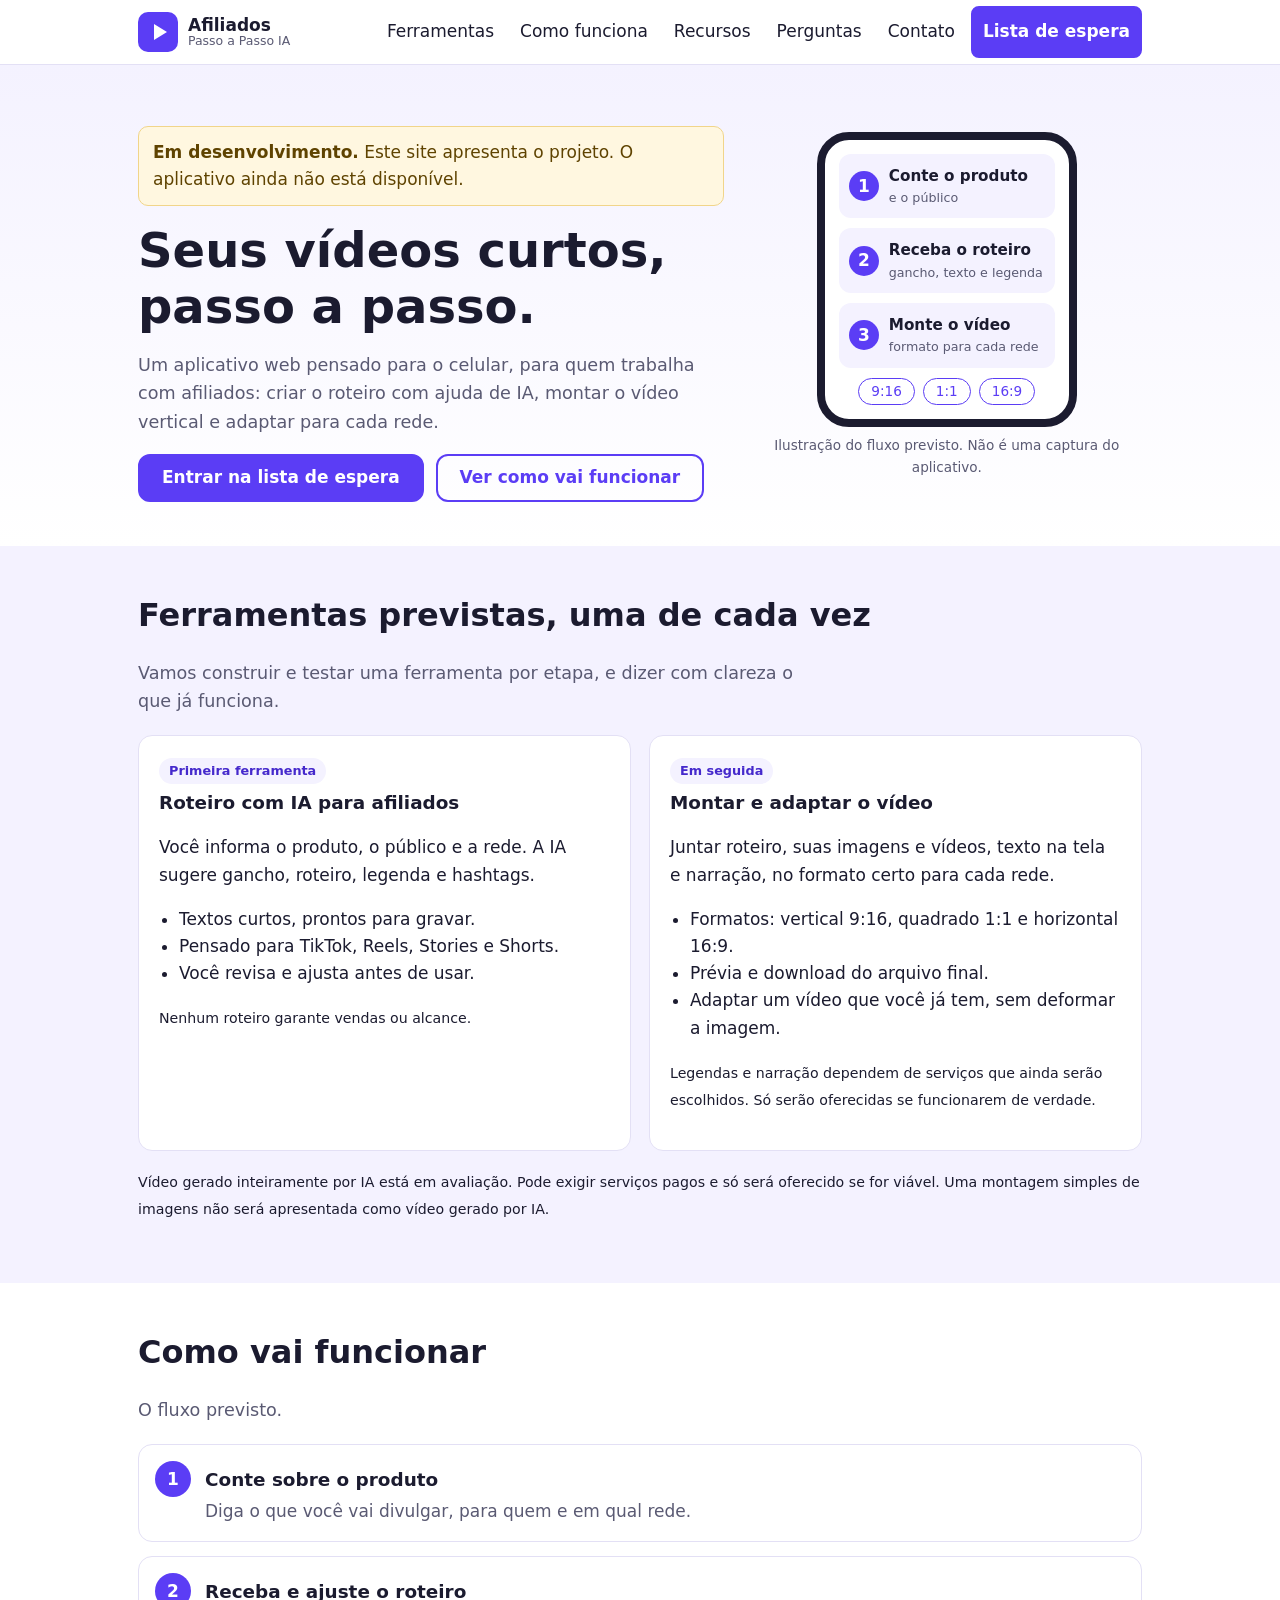
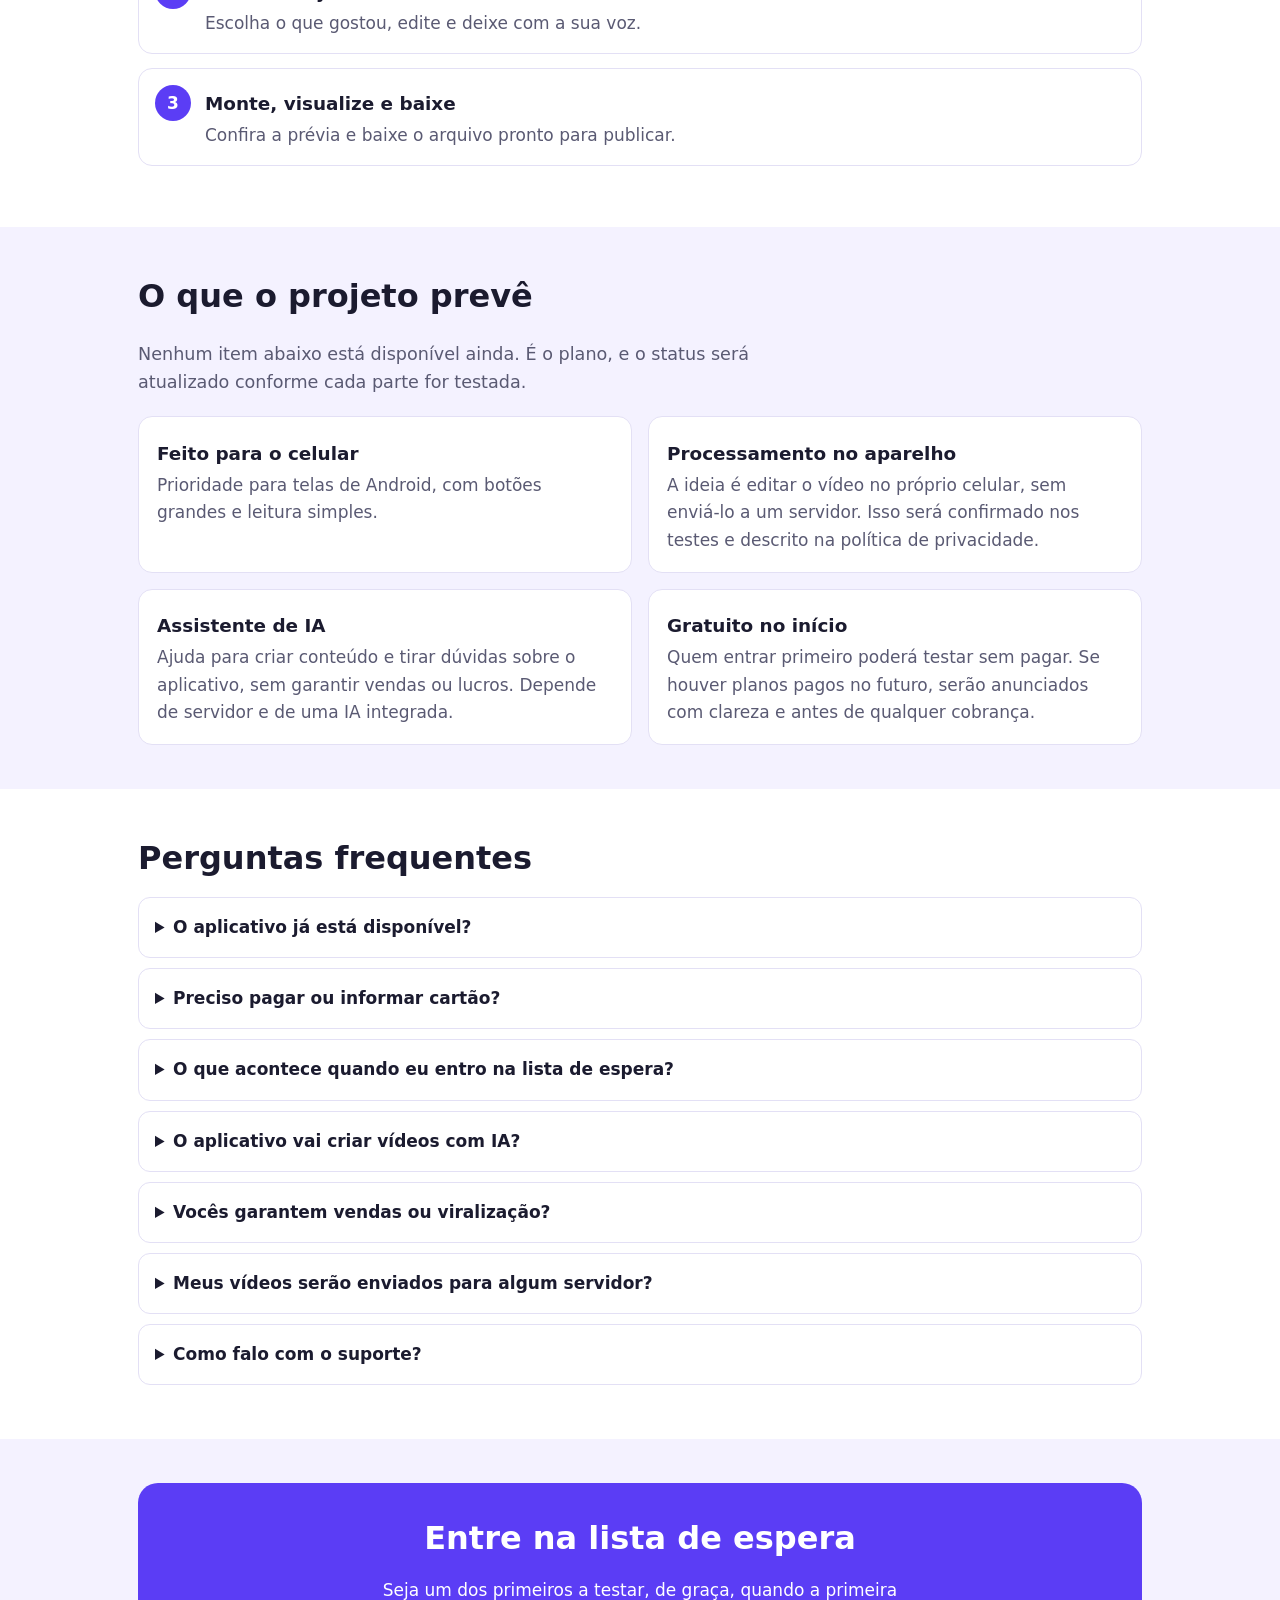
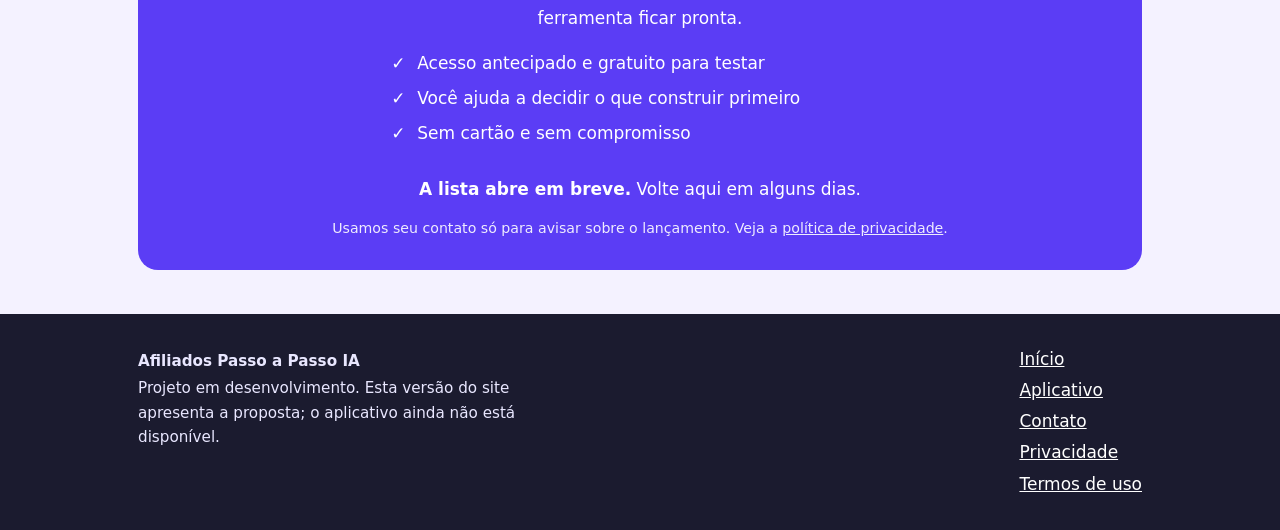
==== index.html @ 7ffb9c10 "Add files via upload" ====
<!doctype html>
<html lang="pt-BR">
<head>
<meta charset="utf-8">
<meta name="viewport" content="width=device-width, initial-scale=1">
<title>Afiliados Passo a Passo IA — vídeos curtos para criadores e afiliados</title>
<meta name="description" content="Projeto de aplicativo web para afiliados criarem roteiros e vídeos curtos para TikTok, Instagram e YouTube Shorts. Em desenvolvimento. Entre na lista de espera.">
<meta name="theme-color" content="#5B3DF5">
<meta property="og:title" content="Afiliados Passo a Passo IA — vídeos curtos para criadores e afiliados">
<meta property="og:description" content="Projeto de aplicativo web para afiliados criarem roteiros e vídeos curtos. Em desenvolvimento. Entre na lista de espera.">
<meta property="og:type" content="website">
<link rel="icon" href="favicon.svg" type="image/svg+xml">
<link rel="stylesheet" href="styles.css">
</head>
<body>
<a class="skip" href="#conteudo">Pular para o conteúdo</a>
<header class="site"><div class="wrap bar">
<a class="brand" href="index.html" aria-label="Afiliados Passo a Passo IA — página inicial"><img src="logo-mark.svg" alt="" width="40" height="40"><span>Afiliados<small>Passo a Passo IA</small></span></a>
<button class="menu-btn" aria-expanded="false" aria-controls="menu">Menu</button>
<nav id="menu" aria-label="Principal">
<a href="index.html#ferramentas">Ferramentas</a>
<a href="index.html#como-funciona">Como funciona</a>
<a href="index.html#recursos">Recursos</a>
<a href="index.html#faq">Perguntas</a>
<a href="contato.html">Contato</a>
<a class="btn" href="index.html#lista-de-espera">Lista de espera</a>
</nav></div></header>
<main id="conteudo">

<section class="hero"><div class="wrap">
<div>
<p class="notice"><strong>Em desenvolvimento.</strong> Este site apresenta o projeto. O aplicativo ainda não está disponível.</p>
<h1>Seus vídeos curtos, passo a passo.</h1>
<p class="lead">Um aplicativo web pensado para o celular, para quem trabalha com afiliados: criar o roteiro com ajuda de IA, montar o vídeo vertical e adaptar para cada rede.</p>
<div class="row">
<a class="btn" href="#lista-de-espera">Entrar na lista de espera</a>
<a class="btn ghost" href="#como-funciona">Ver como vai funcionar</a>
</div>
</div>
<figure>
<div class="phone" aria-hidden="true"><div class="screen">
<div class="step-row"><b>1</b><span>Conte o produto<small>e o público</small></span></div>
<div class="step-row"><b>2</b><span>Receba o roteiro<small>gancho, texto e legenda</small></span></div>
<div class="step-row"><b>3</b><span>Monte o vídeo<small>formato para cada rede</small></span></div>
<div class="chips"><i>9:16</i><i>1:1</i><i>16:9</i></div>
</div></div>
<figcaption>Ilustração do fluxo previsto. Não é uma captura do aplicativo.</figcaption>
</figure>
</div></section>

<section id="ferramentas"><div class="wrap">
<h2>Ferramentas previstas, uma de cada vez</h2>
<p class="lead">Vamos construir e testar uma ferramenta por etapa, e dizer com clareza o que já funciona.</p>
<div class="tools">
<article class="card">
<span class="tag">Primeira ferramenta</span>
<h3>Roteiro com IA para afiliados</h3>
<p>Você informa o produto, o público e a rede. A IA sugere gancho, roteiro, legenda e hashtags.</p>
<ul>
<li>Textos curtos, prontos para gravar.</li>
<li>Pensado para TikTok, Reels, Stories e Shorts.</li>
<li>Você revisa e ajusta antes de usar.</li>
</ul>
<p><small>Nenhum roteiro garante vendas ou alcance.</small></p>
</article>
<article class="card">
<span class="tag">Em seguida</span>
<h3>Montar e adaptar o vídeo</h3>
<p>Juntar roteiro, suas imagens e vídeos, texto na tela e narração, no formato certo para cada rede.</p>
<ul>
<li>Formatos: vertical 9:16, quadrado 1:1 e horizontal 16:9.</li>
<li>Prévia e download do arquivo final.</li>
<li>Adaptar um vídeo que você já tem, sem deformar a imagem.</li>
</ul>
<p><small>Legendas e narração dependem de serviços que ainda serão escolhidos. Só serão oferecidas se funcionarem de verdade.</small></p>
</article>
</div>
<p><small>Vídeo gerado inteiramente por IA está em avaliação. Pode exigir serviços pagos e só será oferecido se for viável. Uma montagem simples de imagens não será apresentada como vídeo gerado por IA.</small></p>
</div></section>

<section id="como-funciona"><div class="wrap">
<h2>Como vai funcionar</h2>
<p class="lead">O fluxo previsto.</p>
<ol class="steps">
<li><div><h3>Conte sobre o produto</h3><p>Diga o que você vai divulgar, para quem e em qual rede.</p></div></li>
<li><div><h3>Receba e ajuste o roteiro</h3><p>Escolha o que gostou, edite e deixe com a sua voz.</p></div></li>
<li><div><h3>Monte, visualize e baixe</h3><p>Confira a prévia e baixe o arquivo pronto para publicar.</p></div></li>
</ol>
</div></section>

<section id="recursos"><div class="wrap">
<h2>O que o projeto prevê</h2>
<p class="lead">Nenhum item abaixo está disponível ainda. É o plano, e o status será atualizado conforme cada parte for testada.</p>
<div class="feat">
<div><h3>Feito para o celular</h3><p>Prioridade para telas de Android, com botões grandes e leitura simples.</p></div>
<div><h3>Processamento no aparelho</h3><p>A ideia é editar o vídeo no próprio celular, sem enviá-lo a um servidor. Isso será confirmado nos testes e descrito na política de privacidade.</p></div>
<div><h3>Assistente de IA</h3><p>Ajuda para criar conteúdo e tirar dúvidas sobre o aplicativo, sem garantir vendas ou lucros. Depende de servidor e de uma IA integrada.</p></div>
<div><h3>Gratuito no início</h3><p>Quem entrar primeiro poderá testar sem pagar. Se houver planos pagos no futuro, serão anunciados com clareza e antes de qualquer cobrança.</p></div>
</div></div></section>

<section id="faq"><div class="wrap">
<h2>Perguntas frequentes</h2>
<details><summary>O aplicativo já está disponível?</summary><p>Ainda não. Por enquanto existe apenas este site e a lista de espera.</p></details>
<details><summary>Preciso pagar ou informar cartão?</summary><p>Não. Nesta fase não existe cobrança, plano pago nem pedido de dados de pagamento.</p></details>
<details><summary>O que acontece quando eu entro na lista de espera?</summary><p>Você deixa seu contato e, quando houver uma versão para testar, avisamos você primeiro. Usaremos seu contato só para isso.</p></details>
<details><summary>O aplicativo vai criar vídeos com IA?</summary><p>Começamos pelo roteiro com IA e pela montagem do vídeo. Vídeo totalmente gerado por IA está em avaliação e só será oferecido se funcionar de verdade e for viável manter.</p></details>
<details><summary>Vocês garantem vendas ou viralização?</summary><p>Não. Nenhuma ferramenta ou conteúdo deste projeto garante vendas, lucro ou alcance.</p></details>
<details><summary>Meus vídeos serão enviados para algum servidor?</summary><p>O plano é processar os vídeos no próprio aparelho. Essa informação será confirmada após os testes e descrita na política de privacidade antes do lançamento.</p></details>
<details><summary>Como falo com o suporte?</summary><p>Pela página de <a href="contato.html">contato</a>. O envio de mensagens ainda não está ativo; a página informa isso.</p></details>
</div></section>

<section id="lista-de-espera"><div class="wrap"><div class="cta">
<h2>Entre na lista de espera</h2>
<p>Seja um dos primeiros a testar, de graça, quando a primeira ferramenta ficar pronta.</p>
<ul class="perks">
<li>Acesso antecipado e gratuito para testar</li>
<li>Você ajuda a decidir o que construir primeiro</li>
<li>Sem cartão e sem compromisso</li>
</ul>
<div class="row" style="justify-content:center">
<a class="btn" data-waitlist href="#lista-de-espera" hidden>Entrar na lista</a>
<a class="btn ghost" data-whatsapp href="#lista-de-espera" hidden>Chamar no WhatsApp</a>
</div>
<p id="waitlist-soon"><strong>A lista abre em breve.</strong> Volte aqui em alguns dias.</p>
<small>Usamos seu contato só para avisar sobre o lançamento. Veja a <a href="privacidade.html" style="color:#fff">política de privacidade</a>.</small>
</div></div></section>
</main>
<footer class="site"><div class="wrap">
<div><p><strong>Afiliados Passo a Passo IA</strong></p>
<p>Projeto em desenvolvimento. Esta versão do site apresenta a proposta; o aplicativo ainda não está disponível.</p></div>
<ul aria-label="Links do rodapé">
<li><a href="index.html">Início</a></li>
<li><a href="app.html">Aplicativo</a></li>
<li><a href="contato.html">Contato</a></li>
<li><a href="privacidade.html">Privacidade</a></li>
<li><a href="termos.html">Termos de uso</a></li>
</ul></div></footer>
<script src="config.js"></script>
<script src="main.js"></script>
</body></html>
---- styles.css ----
:root{
  --brand:#5B3DF5;--brand-dark:#4529cc;--ink:#1b1b2f;--muted:#5a5a73;
  --bg:#ffffff;--soft:#f4f2ff;--line:#e3e0f5;--ok:#0a7a4b;--warn:#a15c00;--err:#b3261e;
  --radius:14px;--font:system-ui,-apple-system,"Segoe UI",Roboto,Arial,sans-serif;
}
*{box-sizing:border-box}
html{scroll-behavior:smooth}
body{margin:0;font-family:var(--font);color:var(--ink);background:var(--bg);line-height:1.6;font-size:17px}
img{max-width:100%;height:auto}
a{color:var(--brand)}
.wrap{max-width:1040px;margin:0 auto;padding:0 18px}
.skip{position:absolute;left:-999px;top:0;background:#000;color:#fff;padding:8px 12px;z-index:100}
.skip:focus{left:8px;top:8px}
h1{font-size:clamp(1.9rem,6vw,3rem);line-height:1.15;margin:.3em 0}
h2{font-size:clamp(1.4rem,4.5vw,2rem);margin:0 0 .4em}
h3{font-size:1.15rem;margin:.2em 0}
section{padding:44px 0}
section:nth-of-type(even){background:var(--soft)}
.lead{font-size:1.1rem;color:var(--muted);max-width:60ch}

/* header */
header.site{position:sticky;top:0;background:#fff;border-bottom:1px solid var(--line);z-index:50}
.bar{display:flex;align-items:center;justify-content:space-between;gap:12px;min-height:64px;flex-wrap:wrap}
.brand{display:flex;align-items:center;gap:10px;text-decoration:none;color:var(--ink);font-weight:700;line-height:1.1}
.brand small{display:block;font-weight:500;color:var(--muted);font-size:.78rem}
.menu-btn{display:none;min-height:44px;padding:0 16px;border:1px solid var(--line);background:#fff;border-radius:10px;font:inherit;font-weight:600}
nav#menu{display:flex;align-items:center;gap:6px;flex-wrap:wrap}
nav#menu a{padding:10px 10px;text-decoration:none;color:var(--ink);border-radius:8px}
nav#menu a:hover,nav#menu a[aria-current="page"]{background:var(--soft)}
nav#menu a.btn{color:#fff}
@media(max-width:760px){
  .menu-btn{display:block}
  nav#menu{display:none;width:100%;flex-direction:column;align-items:stretch;padding-bottom:12px}
  nav#menu.open{display:flex}
  nav#menu a{padding:14px 12px}
}

/* buttons */
.btn{display:inline-flex;align-items:center;justify-content:center;min-height:48px;padding:0 22px;background:var(--brand);color:#fff;border:2px solid var(--brand);border-radius:12px;font:inherit;font-weight:700;text-decoration:none;cursor:pointer}
.btn:hover{background:var(--brand-dark);border-color:var(--brand-dark)}
.btn.ghost{background:transparent;color:var(--brand)}
.btn.ghost:hover{background:var(--soft)}
.btn[hidden]{display:none}
.row{display:flex;gap:12px;flex-wrap:wrap;margin-top:18px}

/* notices */
.notice,.draft{background:#fff7e0;border:1px solid #f1d58a;color:#5f4300;padding:12px 14px;border-radius:10px}
.draft{margin:0 0 20px}

/* hero */
.hero{background:linear-gradient(180deg,var(--soft),#fff)}
.hero .wrap{display:grid;grid-template-columns:1.2fr .8fr;gap:28px;align-items:center}
@media(max-width:820px){.hero .wrap{grid-template-columns:1fr}}
figure{margin:0}
figcaption{font-size:.85rem;color:var(--muted);margin-top:8px;text-align:center}
.phone{width:min(260px,100%);margin:0 auto;border:8px solid var(--ink);border-radius:32px;background:#fff;padding:14px}
.screen{display:grid;gap:10px}
.step-row{display:flex;gap:10px;align-items:center;background:var(--soft);border-radius:12px;padding:10px}
.step-row b{display:grid;place-items:center;width:30px;height:30px;border-radius:50%;background:var(--brand);color:#fff;flex:none}
.step-row span{font-weight:600;font-size:.95rem}
.step-row small{display:block;font-weight:400;color:var(--muted)}
.chips{display:flex;gap:8px;justify-content:center}
.chips i{font-style:normal;border:1px solid var(--brand);color:var(--brand);border-radius:999px;padding:2px 12px;font-size:.85rem}

/* cards */
.tools{display:grid;grid-template-columns:1fr 1fr;gap:18px;margin-top:20px}
@media(max-width:820px){.tools{grid-template-columns:1fr}}
.card{background:#fff;border:1px solid var(--line);border-radius:var(--radius);padding:20px}
.tag{display:inline-block;background:var(--soft);color:var(--brand-dark);font-size:.8rem;font-weight:700;padding:3px 10px;border-radius:999px}
.card ul{padding-left:20px}

/* steps */
.steps{list-style:none;counter-reset:s;padding:0;display:grid;gap:14px;margin-top:20px}
.steps li{counter-increment:s;display:flex;gap:14px;background:#fff;border:1px solid var(--line);border-radius:var(--radius);padding:16px}
.steps li::before{content:counter(s);display:grid;place-items:center;flex:none;width:36px;height:36px;border-radius:50%;background:var(--brand);color:#fff;font-weight:700}
.steps p{margin:.2em 0 0;color:var(--muted)}

/* features */
.feat{display:grid;grid-template-columns:1fr 1fr;gap:16px;margin-top:20px}
@media(max-width:820px){.feat{grid-template-columns:1fr}}
.feat>div{background:#fff;border:1px solid var(--line);border-radius:var(--radius);padding:18px}
.feat p{margin:.2em 0 0;color:var(--muted)}

/* faq */
details{background:#fff;border:1px solid var(--line);border-radius:12px;padding:4px 16px;margin:10px 0}
summary{cursor:pointer;padding:12px 0;font-weight:600}
details p{margin:0 0 14px;color:var(--muted)}

/* cta / waitlist */
.cta{background:var(--brand);color:#fff;border-radius:20px;padding:30px 22px;text-align:center}
.cta p{max-width:52ch;margin:.4em auto}
.cta .btn{background:#fff;color:var(--brand);border-color:#fff}
.cta .btn.ghost{background:transparent;color:#fff}
.cta small{display:block;margin-top:14px;opacity:.9}
.perks{list-style:none;padding:0;margin:14px auto;max-width:46ch;text-align:left}
.perks li{padding:4px 0 4px 26px;position:relative}
.perks li::before{content:"✓";position:absolute;left:0;font-weight:700}

/* internal pages */
.page{padding:36px 0 56px;background:#fff!important}
.page .wrap{max-width:760px}
.page h2{margin-top:1.4em}

/* form */
form{display:grid;gap:16px;max-width:560px}
label{display:block;font-weight:600;margin-bottom:6px}
input,select,textarea{width:100%;min-height:48px;padding:10px 12px;font:inherit;border:1.5px solid #b9b5d6;border-radius:10px;background:#fff;color:var(--ink)}
textarea{min-height:140px;resize:vertical}
input:focus,select:focus,textarea:focus,.btn:focus,a:focus,button:focus,summary:focus{outline:3px solid #ffbf47;outline-offset:2px}
.err-msg{color:var(--err);font-size:.9rem;margin:6px 0 0;min-height:0}
.invalid{border-color:var(--err)}
.hp{position:absolute;left:-9999px;height:0;overflow:hidden}
.form-status{font-weight:600}
.form-status.ok{color:var(--ok)}
.form-status.warn{color:var(--warn)}

/* footer */
footer.site{background:var(--ink);color:#e9e7ff;padding:32px 0;margin-top:0}
footer.site .wrap{display:flex;gap:24px;justify-content:space-between;flex-wrap:wrap}
footer.site a{color:#fff}
footer.site ul{list-style:none;margin:0;padding:0;display:grid;gap:4px}
footer.site p{margin:.2em 0;max-width:46ch;font-size:.95rem}
@media(prefers-reduced-motion:reduce){html{scroll-behavior:auto}}
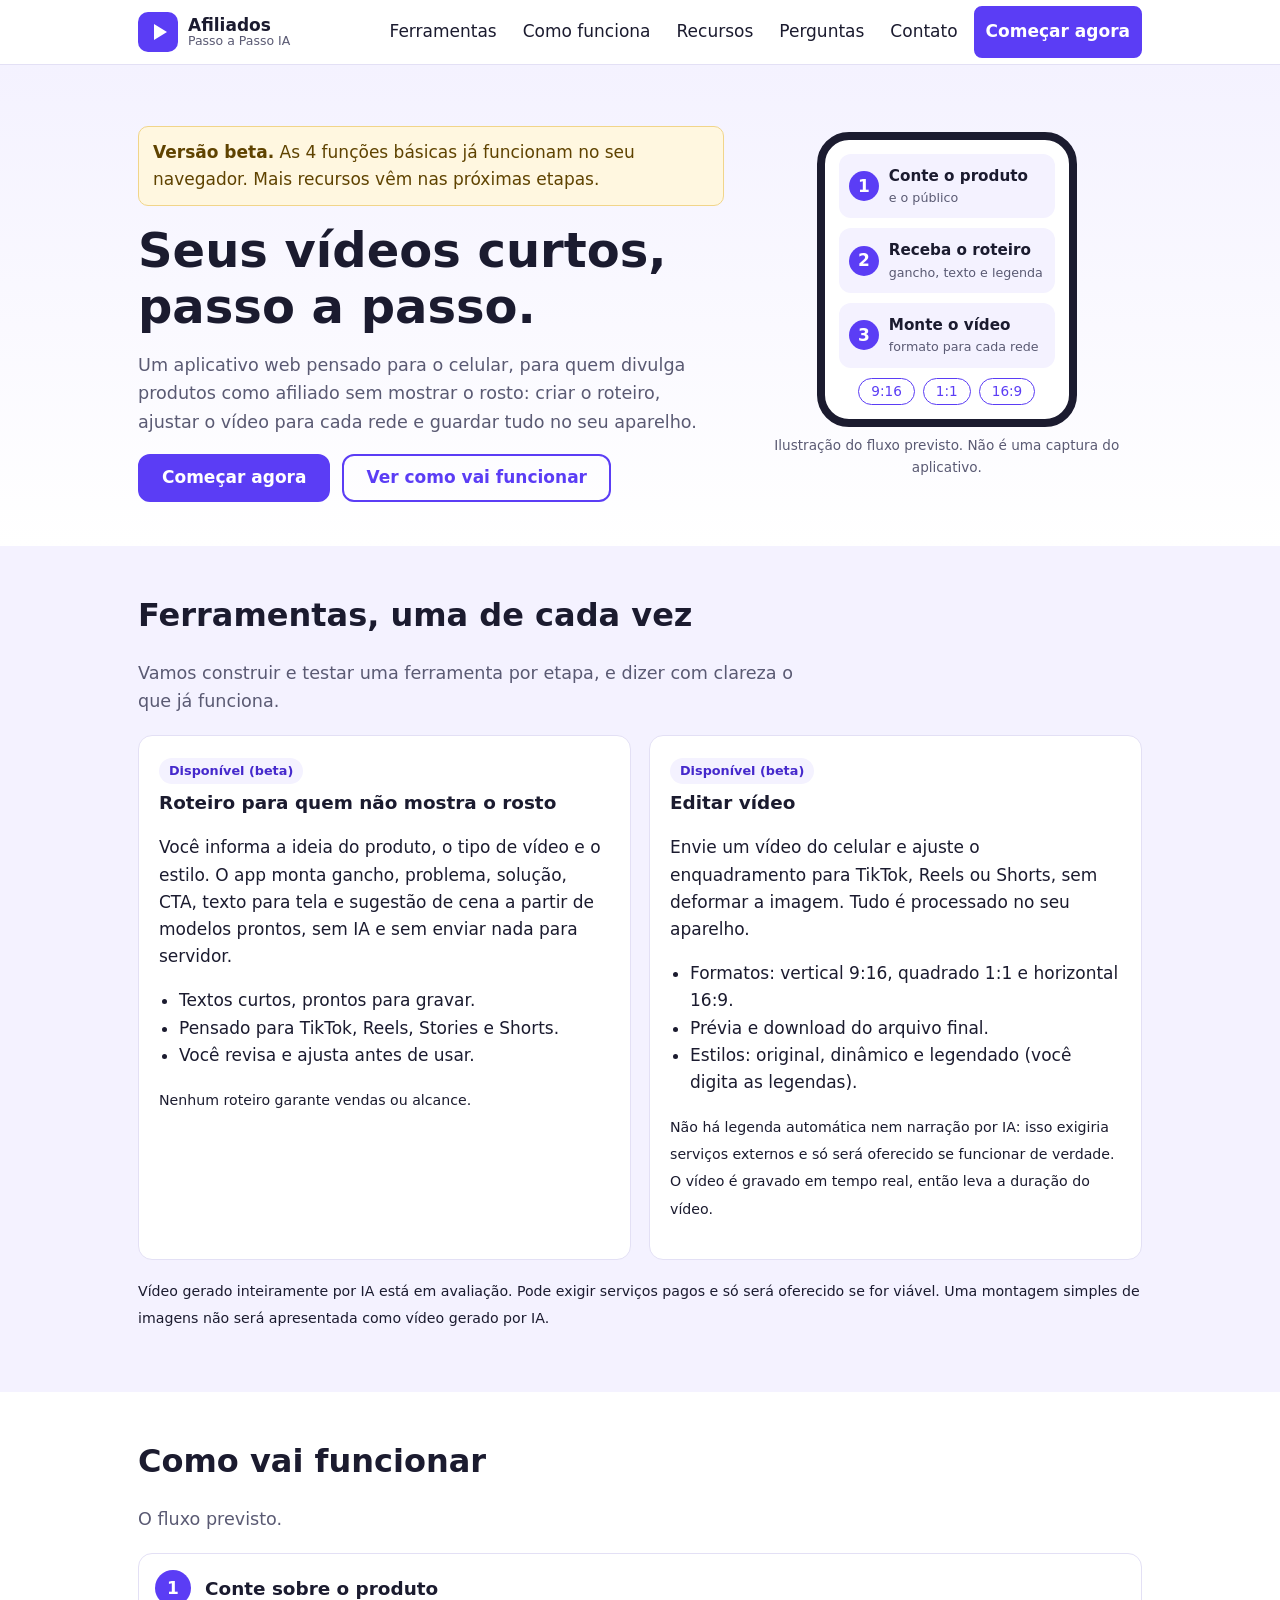
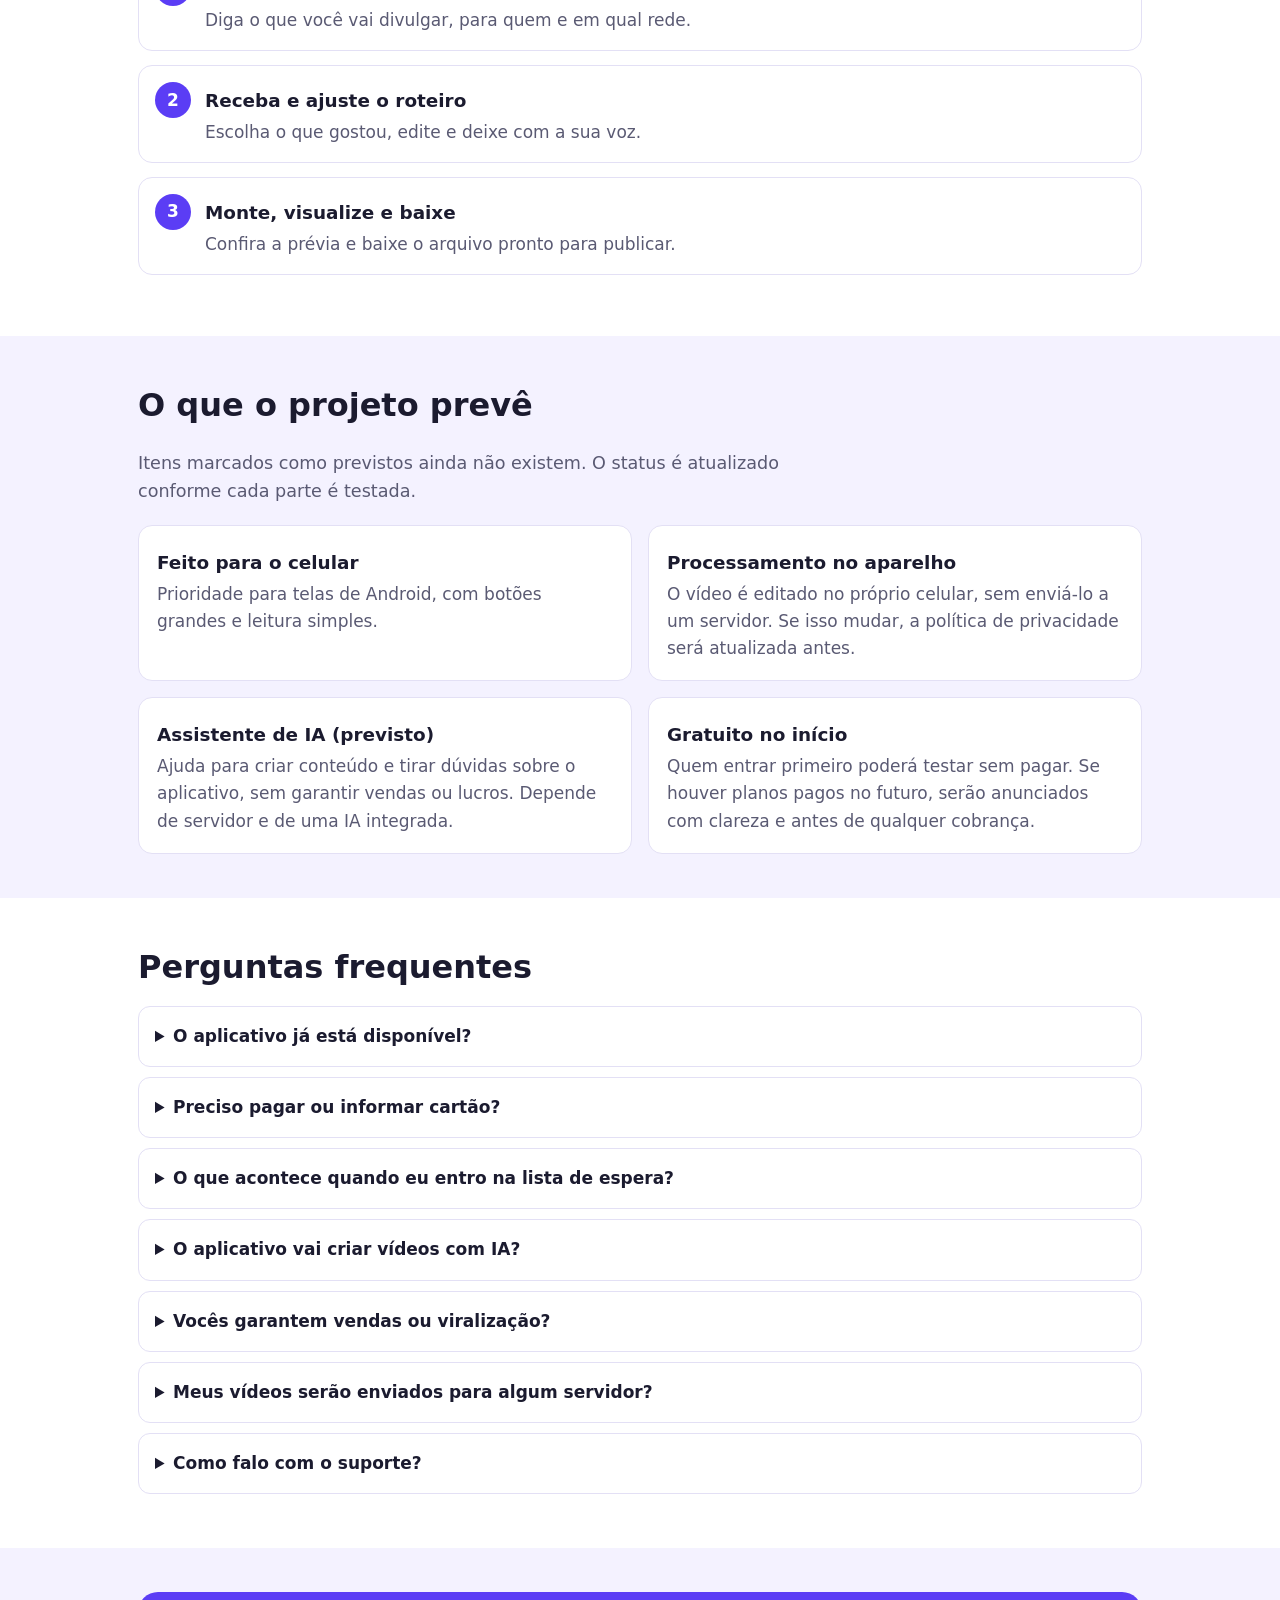
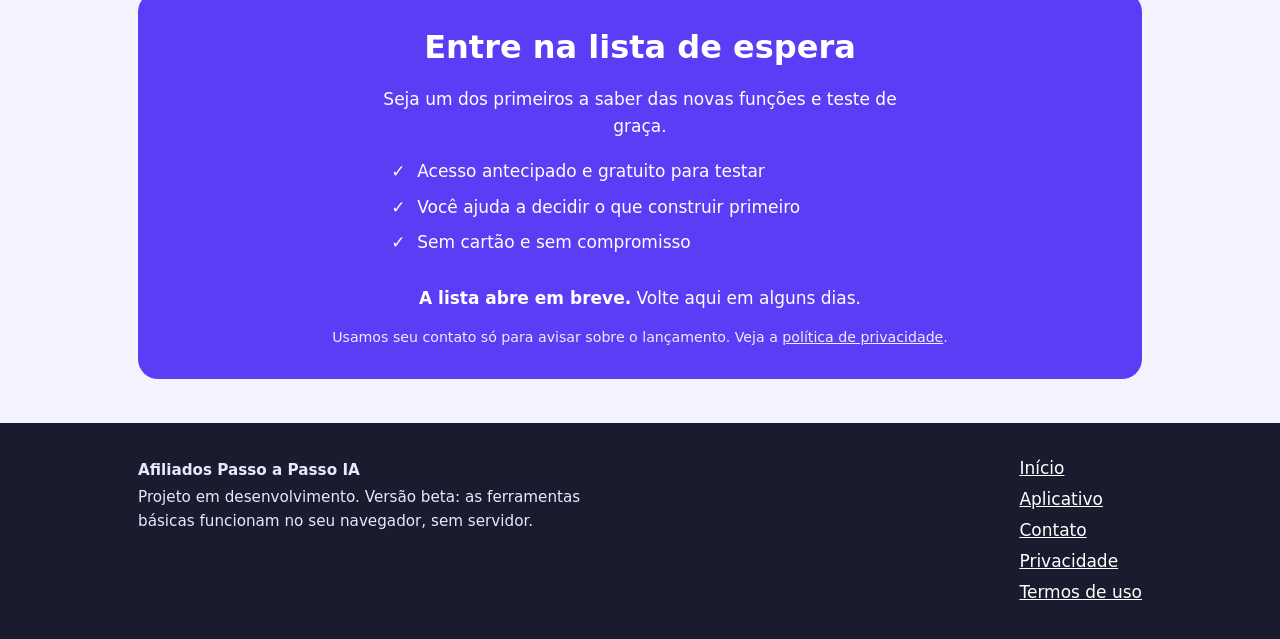
==== commit 2d9de94c: "Add files via upload" ====
--- a/index.html
+++ b/index.html
@@ -10,6 +10,11 @@
 <meta property="og:description" content="Projeto de aplicativo web para afiliados criarem roteiros e vídeos curtos. Em desenvolvimento. Entre na lista de espera.">
 <meta property="og:type" content="website">
 <link rel="icon" href="favicon.svg" type="image/svg+xml">
+<!-- PIXEL_FACEBOOK_AQUI
+     Espaço reservado para o Pixel do Facebook (Meta Pixel). Está desativado de propósito.
+     Para ativar: cole o código do seu Pixel aqui. ANTES, atualize a página de privacidade
+     e peça consentimento do visitante (LGPD). Veja o README.
+-->
 <link rel="stylesheet" href="styles.css">
 </head>
 <body>
@@ -23,17 +28,17 @@
 <a href="index.html#recursos">Recursos</a>
 <a href="index.html#faq">Perguntas</a>
 <a href="contato.html">Contato</a>
-<a class="btn" href="index.html#lista-de-espera">Lista de espera</a>
+<a class="btn" href="app.html">Começar agora</a>
 </nav></div></header>
 <main id="conteudo">
 
 <section class="hero"><div class="wrap">
 <div>
-<p class="notice"><strong>Em desenvolvimento.</strong> Este site apresenta o projeto. O aplicativo ainda não está disponível.</p>
+<p class="notice"><strong>Versão beta.</strong> As 4 funções básicas já funcionam no seu navegador. Mais recursos vêm nas próximas etapas.</p>
 <h1>Seus vídeos curtos, passo a passo.</h1>
-<p class="lead">Um aplicativo web pensado para o celular, para quem trabalha com afiliados: criar o roteiro com ajuda de IA, montar o vídeo vertical e adaptar para cada rede.</p>
+<p class="lead">Um aplicativo web pensado para o celular, para quem divulga produtos como afiliado sem mostrar o rosto: criar o roteiro, ajustar o vídeo para cada rede e guardar tudo no seu aparelho.</p>
 <div class="row">
-<a class="btn" href="#lista-de-espera">Entrar na lista de espera</a>
+<a class="btn" href="app.html">Começar agora</a>
 <a class="btn ghost" href="#como-funciona">Ver como vai funcionar</a>
 </div>
 </div>
@@ -49,13 +54,13 @@
 </div></section>
 
 <section id="ferramentas"><div class="wrap">
-<h2>Ferramentas previstas, uma de cada vez</h2>
+<h2>Ferramentas, uma de cada vez</h2>
 <p class="lead">Vamos construir e testar uma ferramenta por etapa, e dizer com clareza o que já funciona.</p>
 <div class="tools">
 <article class="card">
-<span class="tag">Primeira ferramenta</span>
-<h3>Roteiro com IA para afiliados</h3>
-<p>Você informa o produto, o público e a rede. A IA sugere gancho, roteiro, legenda e hashtags.</p>
+<span class="tag">Disponível (beta)</span>
+<h3>Roteiro para quem não mostra o rosto</h3>
+<p>Você informa a ideia do produto, o tipo de vídeo e o estilo. O app monta gancho, problema, solução, CTA, texto para tela e sugestão de cena a partir de modelos prontos, sem IA e sem enviar nada para servidor.</p>
 <ul>
 <li>Textos curtos, prontos para gravar.</li>
 <li>Pensado para TikTok, Reels, Stories e Shorts.</li>
@@ -64,15 +69,15 @@
 <p><small>Nenhum roteiro garante vendas ou alcance.</small></p>
 </article>
 <article class="card">
-<span class="tag">Em seguida</span>
-<h3>Montar e adaptar o vídeo</h3>
-<p>Juntar roteiro, suas imagens e vídeos, texto na tela e narração, no formato certo para cada rede.</p>
+<span class="tag">Disponível (beta)</span>
+<h3>Editar vídeo</h3>
+<p>Envie um vídeo do celular e ajuste o enquadramento para TikTok, Reels ou Shorts, sem deformar a imagem. Tudo é processado no seu aparelho.</p>
 <ul>
 <li>Formatos: vertical 9:16, quadrado 1:1 e horizontal 16:9.</li>
 <li>Prévia e download do arquivo final.</li>
-<li>Adaptar um vídeo que você já tem, sem deformar a imagem.</li>
+<li>Estilos: original, dinâmico e legendado (você digita as legendas).</li>
 </ul>
-<p><small>Legendas e narração dependem de serviços que ainda serão escolhidos. Só serão oferecidas se funcionarem de verdade.</small></p>
+<p><small>Não há legenda automática nem narração por IA: isso exigiria serviços externos e só será oferecido se funcionar de verdade. O vídeo é gravado em tempo real, então leva a duração do vídeo.</small></p>
 </article>
 </div>
 <p><small>Vídeo gerado inteiramente por IA está em avaliação. Pode exigir serviços pagos e só será oferecido se for viável. Uma montagem simples de imagens não será apresentada como vídeo gerado por IA.</small></p>
@@ -90,28 +95,28 @@
 
 <section id="recursos"><div class="wrap">
 <h2>O que o projeto prevê</h2>
-<p class="lead">Nenhum item abaixo está disponível ainda. É o plano, e o status será atualizado conforme cada parte for testada.</p>
+<p class="lead">Itens marcados como previstos ainda não existem. O status é atualizado conforme cada parte é testada.</p>
 <div class="feat">
 <div><h3>Feito para o celular</h3><p>Prioridade para telas de Android, com botões grandes e leitura simples.</p></div>
-<div><h3>Processamento no aparelho</h3><p>A ideia é editar o vídeo no próprio celular, sem enviá-lo a um servidor. Isso será confirmado nos testes e descrito na política de privacidade.</p></div>
-<div><h3>Assistente de IA</h3><p>Ajuda para criar conteúdo e tirar dúvidas sobre o aplicativo, sem garantir vendas ou lucros. Depende de servidor e de uma IA integrada.</p></div>
+<div><h3>Processamento no aparelho</h3><p>O vídeo é editado no próprio celular, sem enviá-lo a um servidor. Se isso mudar, a política de privacidade será atualizada antes.</p></div>
+<div><h3>Assistente de IA (previsto)</h3><p>Ajuda para criar conteúdo e tirar dúvidas sobre o aplicativo, sem garantir vendas ou lucros. Depende de servidor e de uma IA integrada.</p></div>
 <div><h3>Gratuito no início</h3><p>Quem entrar primeiro poderá testar sem pagar. Se houver planos pagos no futuro, serão anunciados com clareza e antes de qualquer cobrança.</p></div>
 </div></div></section>
 
 <section id="faq"><div class="wrap">
 <h2>Perguntas frequentes</h2>
-<details><summary>O aplicativo já está disponível?</summary><p>Ainda não. Por enquanto existe apenas este site e a lista de espera.</p></details>
+<details><summary>O aplicativo já está disponível?</summary><p>Em versão beta: edição de vídeo, roteiro, histórico e suporte já funcionam no navegador, sem servidor. Ainda não há contas, IA nem pagamentos.</p></details>
 <details><summary>Preciso pagar ou informar cartão?</summary><p>Não. Nesta fase não existe cobrança, plano pago nem pedido de dados de pagamento.</p></details>
-<details><summary>O que acontece quando eu entro na lista de espera?</summary><p>Você deixa seu contato e, quando houver uma versão para testar, avisamos você primeiro. Usaremos seu contato só para isso.</p></details>
-<details><summary>O aplicativo vai criar vídeos com IA?</summary><p>Começamos pelo roteiro com IA e pela montagem do vídeo. Vídeo totalmente gerado por IA está em avaliação e só será oferecido se funcionar de verdade e for viável manter.</p></details>
+<details><summary>O que acontece quando eu entro na lista de espera?</summary><p>Você deixa seu contato e, quando houver novas funções, avisamos você primeiro. Usaremos seu contato só para isso.</p></details>
+<details><summary>O aplicativo vai criar vídeos com IA?</summary><p>Hoje não: o roteiro vem de modelos prontos e a edição é feita no navegador. Vídeo gerado por IA está em avaliação e só será oferecido se funcionar de verdade e for viável manter.</p></details>
 <details><summary>Vocês garantem vendas ou viralização?</summary><p>Não. Nenhuma ferramenta ou conteúdo deste projeto garante vendas, lucro ou alcance.</p></details>
-<details><summary>Meus vídeos serão enviados para algum servidor?</summary><p>O plano é processar os vídeos no próprio aparelho. Essa informação será confirmada após os testes e descrita na política de privacidade antes do lançamento.</p></details>
+<details><summary>Meus vídeos serão enviados para algum servidor?</summary><p>Não. Na versão atual o vídeo é processado no seu aparelho e o histórico fica salvo só no seu navegador.</p></details>
 <details><summary>Como falo com o suporte?</summary><p>Pela página de <a href="contato.html">contato</a>. O envio de mensagens ainda não está ativo; a página informa isso.</p></details>
 </div></section>
 
 <section id="lista-de-espera"><div class="wrap"><div class="cta">
 <h2>Entre na lista de espera</h2>
-<p>Seja um dos primeiros a testar, de graça, quando a primeira ferramenta ficar pronta.</p>
+<p>Seja um dos primeiros a saber das novas funções e teste de graça.</p>
 <ul class="perks">
 <li>Acesso antecipado e gratuito para testar</li>
 <li>Você ajuda a decidir o que construir primeiro</li>
@@ -127,7 +132,7 @@
 </main>
 <footer class="site"><div class="wrap">
 <div><p><strong>Afiliados Passo a Passo IA</strong></p>
-<p>Projeto em desenvolvimento. Esta versão do site apresenta a proposta; o aplicativo ainda não está disponível.</p></div>
+<p>Projeto em desenvolvimento. Versão beta: as ferramentas básicas funcionam no seu navegador, sem servidor.</p></div>
 <ul aria-label="Links do rodapé">
 <li><a href="index.html">Início</a></li>
 <li><a href="app.html">Aplicativo</a></li>
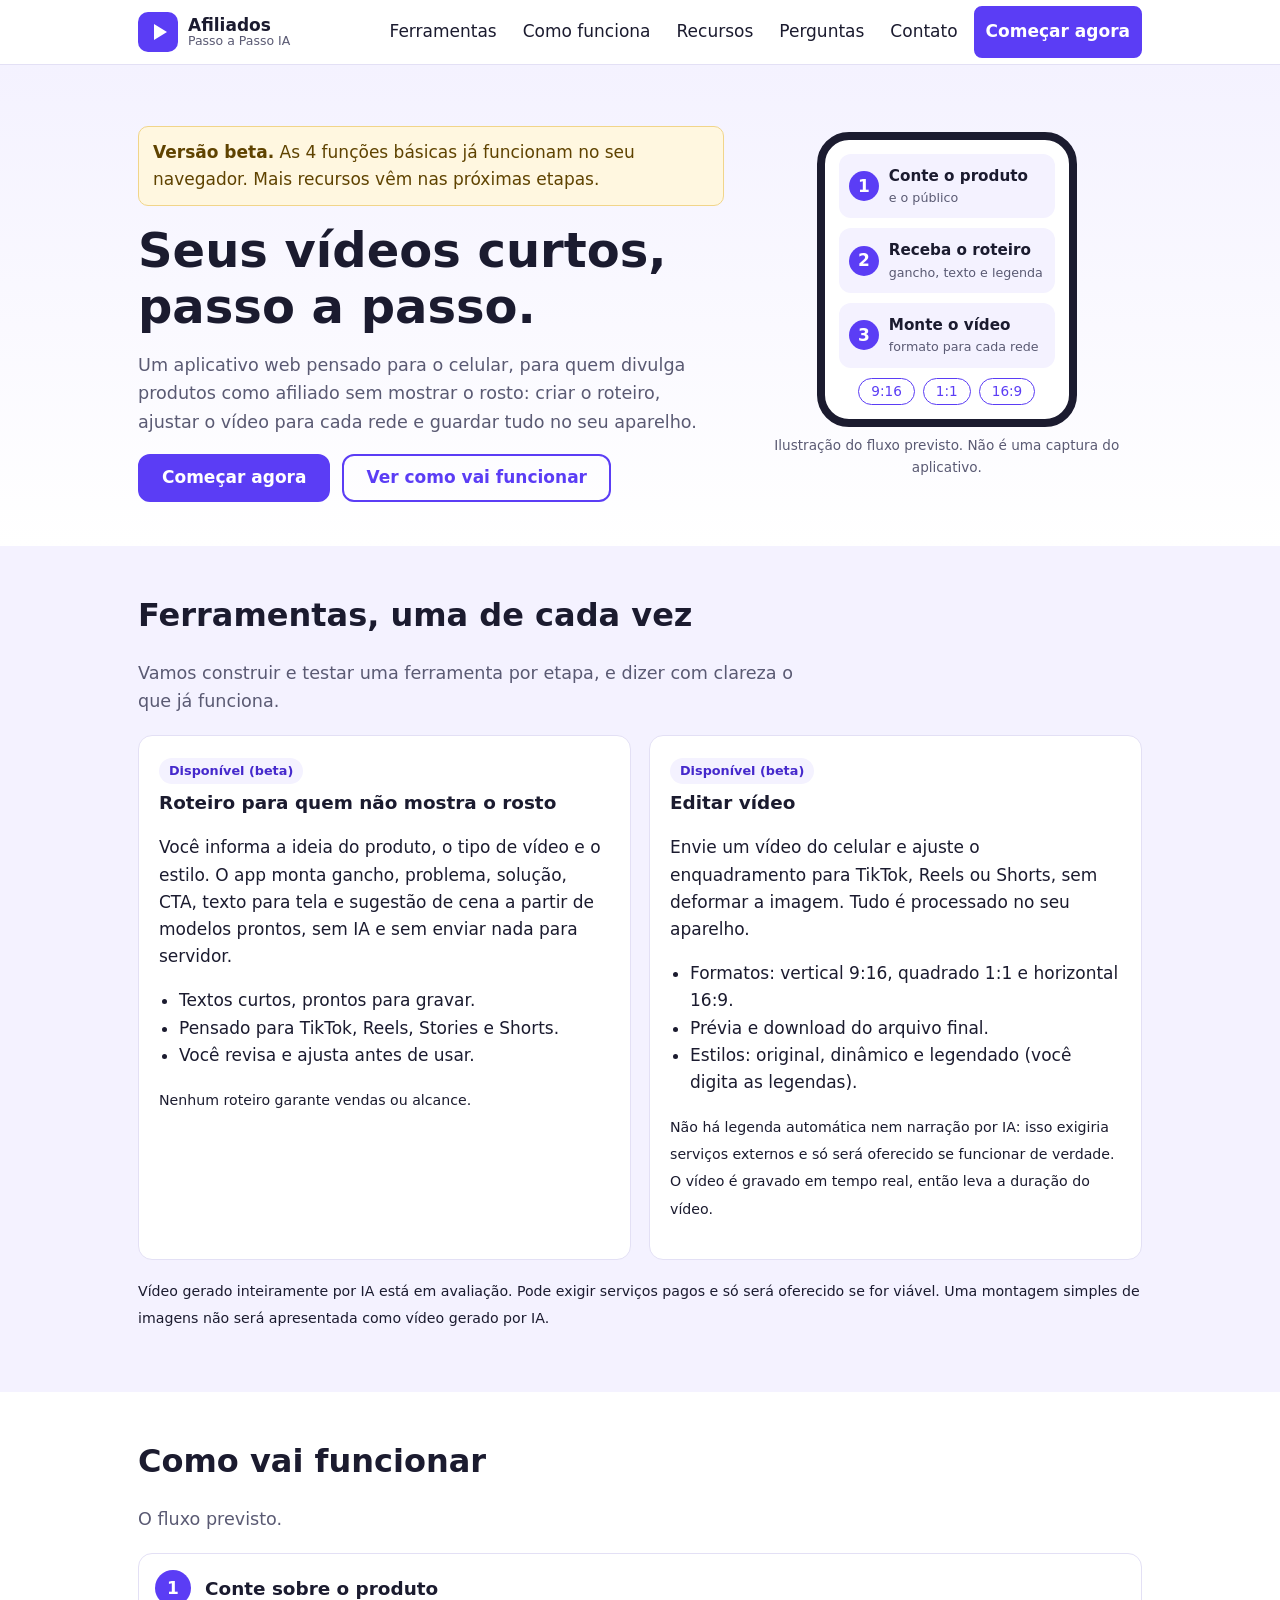
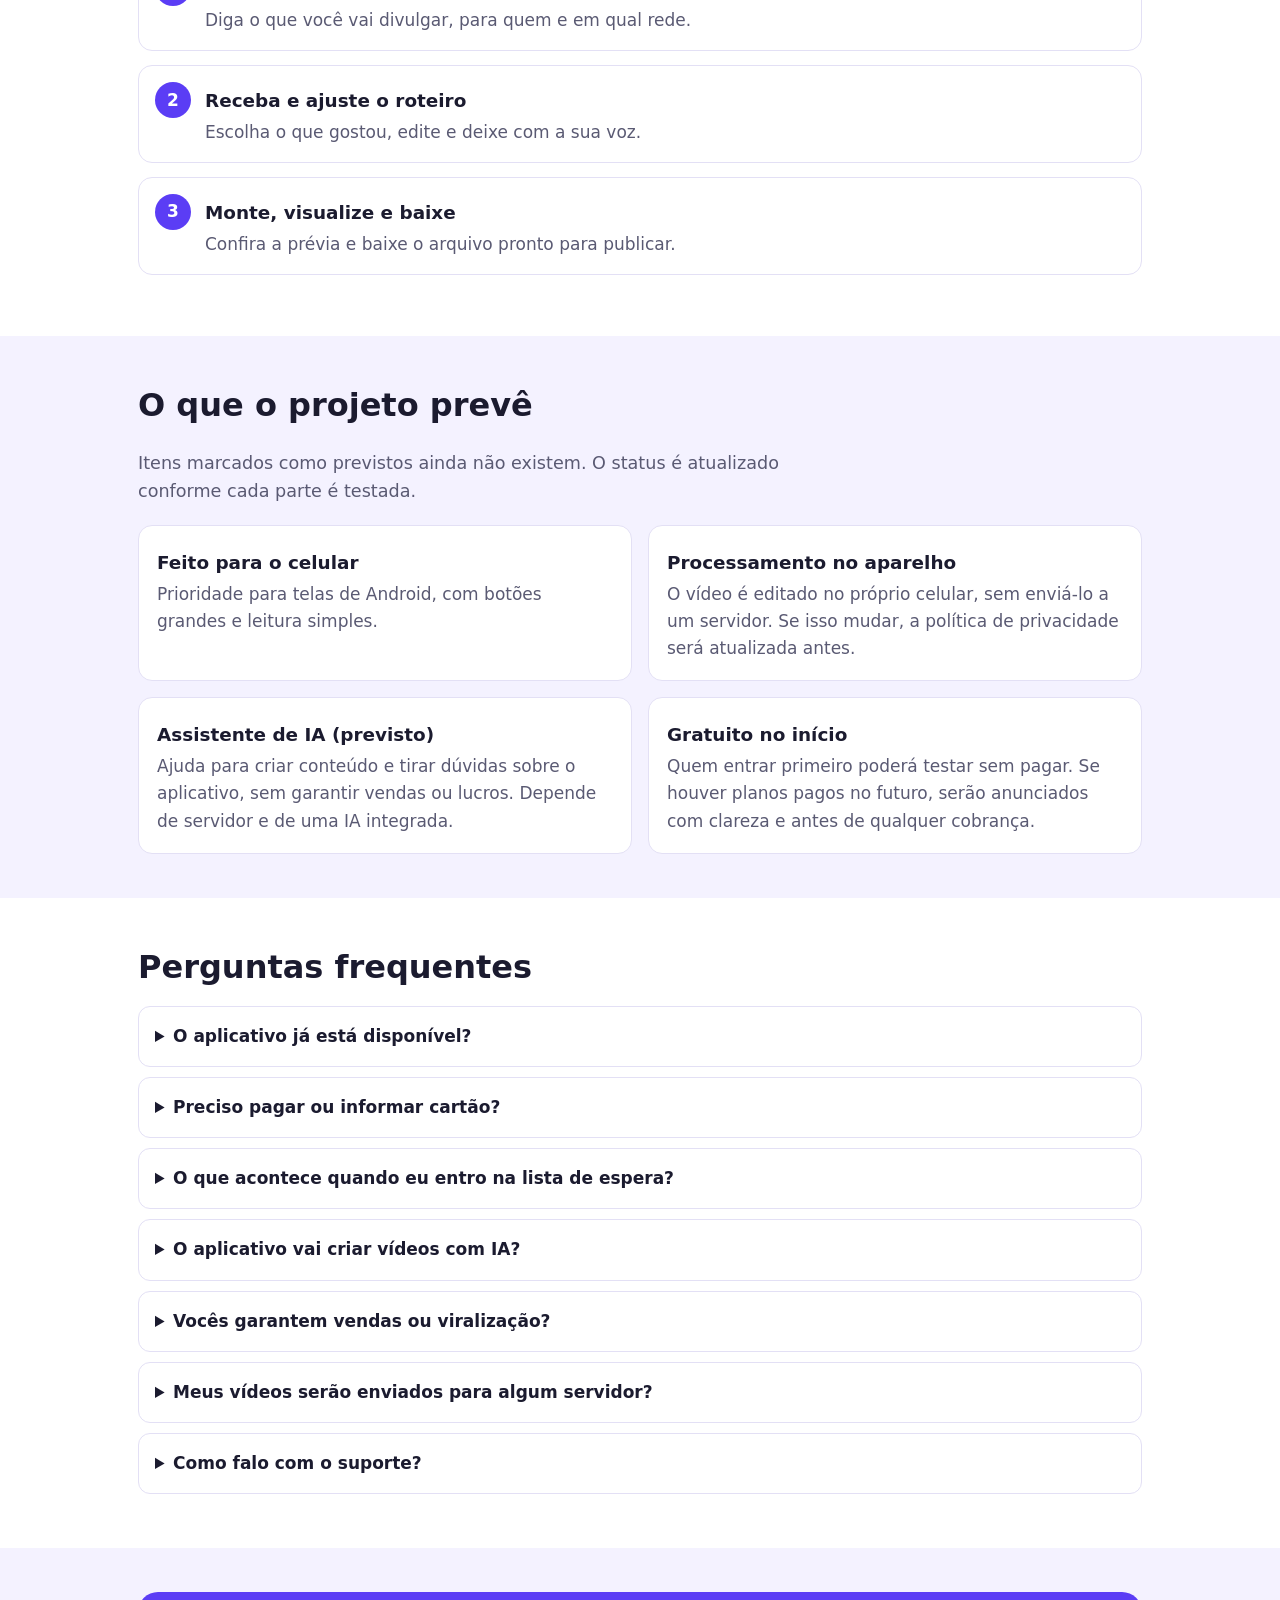
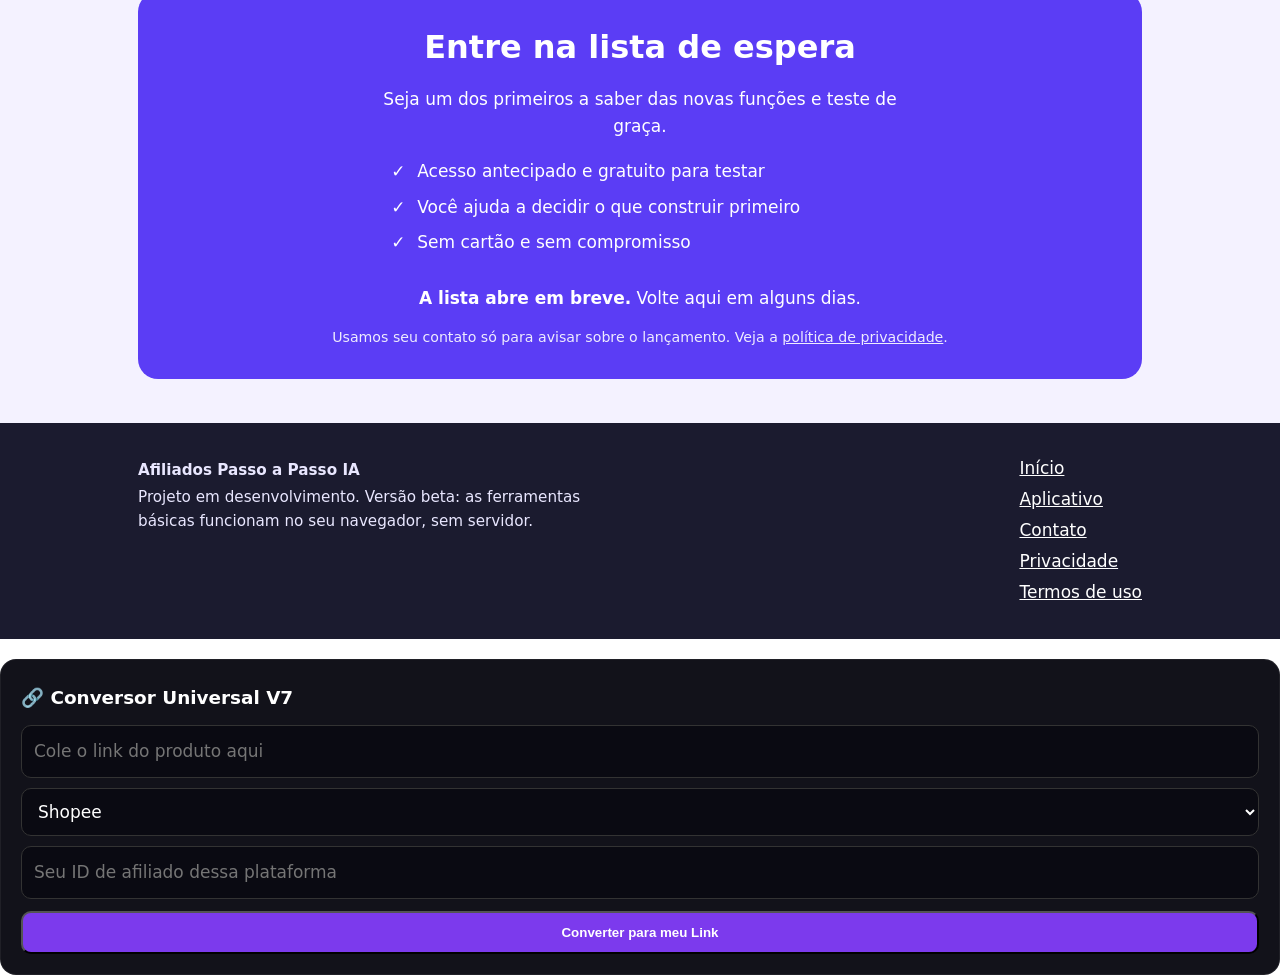
==== commit 60f7bdd3: "Add Universal Converter section to index.html" ====
--- a/index.html
+++ b/index.html
@@ -142,4 +142,24 @@
 </ul></div></footer>
 <script src="config.js"></script>
 <script src="main.js"></script>
+<div style="background:#12121a;border:1px solid rgba(255,255,255,0.06);border-radius:16px;padding:20px;margin-top:20px;">
+  <h3 style="color:white;font-weight:bold;margin-bottom:12px;">🔗 Conversor Universal V7</h3>
+  
+  <input id="linkProd" placeholder="Cole o link do produto aqui" style="width:100%;padding:12px;border-radius:10px;background:#0a0a12;color:white;border:1px solid #333;margin-bottom:10px;">
+  
+  <select id="plataforma" style="width:100%;padding:12px;border-radius:10px;background:#0a0a12;color:white;border:1px solid #333;margin-bottom:10px;">
+    <option value="shopee">Shopee</option>
+    <option value="amazon">Amazon</option>
+    <option value="ml">Mercado Livre</option>
+    <option value="shein">Shein</option>
+    <option value="magalu">Magalu</option>
+    <option value="ali">Aliexpress</option>
+    <option value="temu">Temu</option>
+  </select>
+  
+  <input id="meuId" placeholder="Seu ID de afiliado dessa plataforma" style="width:100%;padding:12px;border-radius:10px;background:#0a0a12;color:white;border:1px solid #333;margin-bottom:12px;">
+  
+  <button onclick="converterLinkUniversal()" style="width:100%;padding:12px;background:#7c3aed;color:white;border-radius:10px;font-weight:bold;">Converter para meu Link</button>
+  
+  <div id="resultadoLink" style="margin-top:12px;padding:12
 </body></html>
